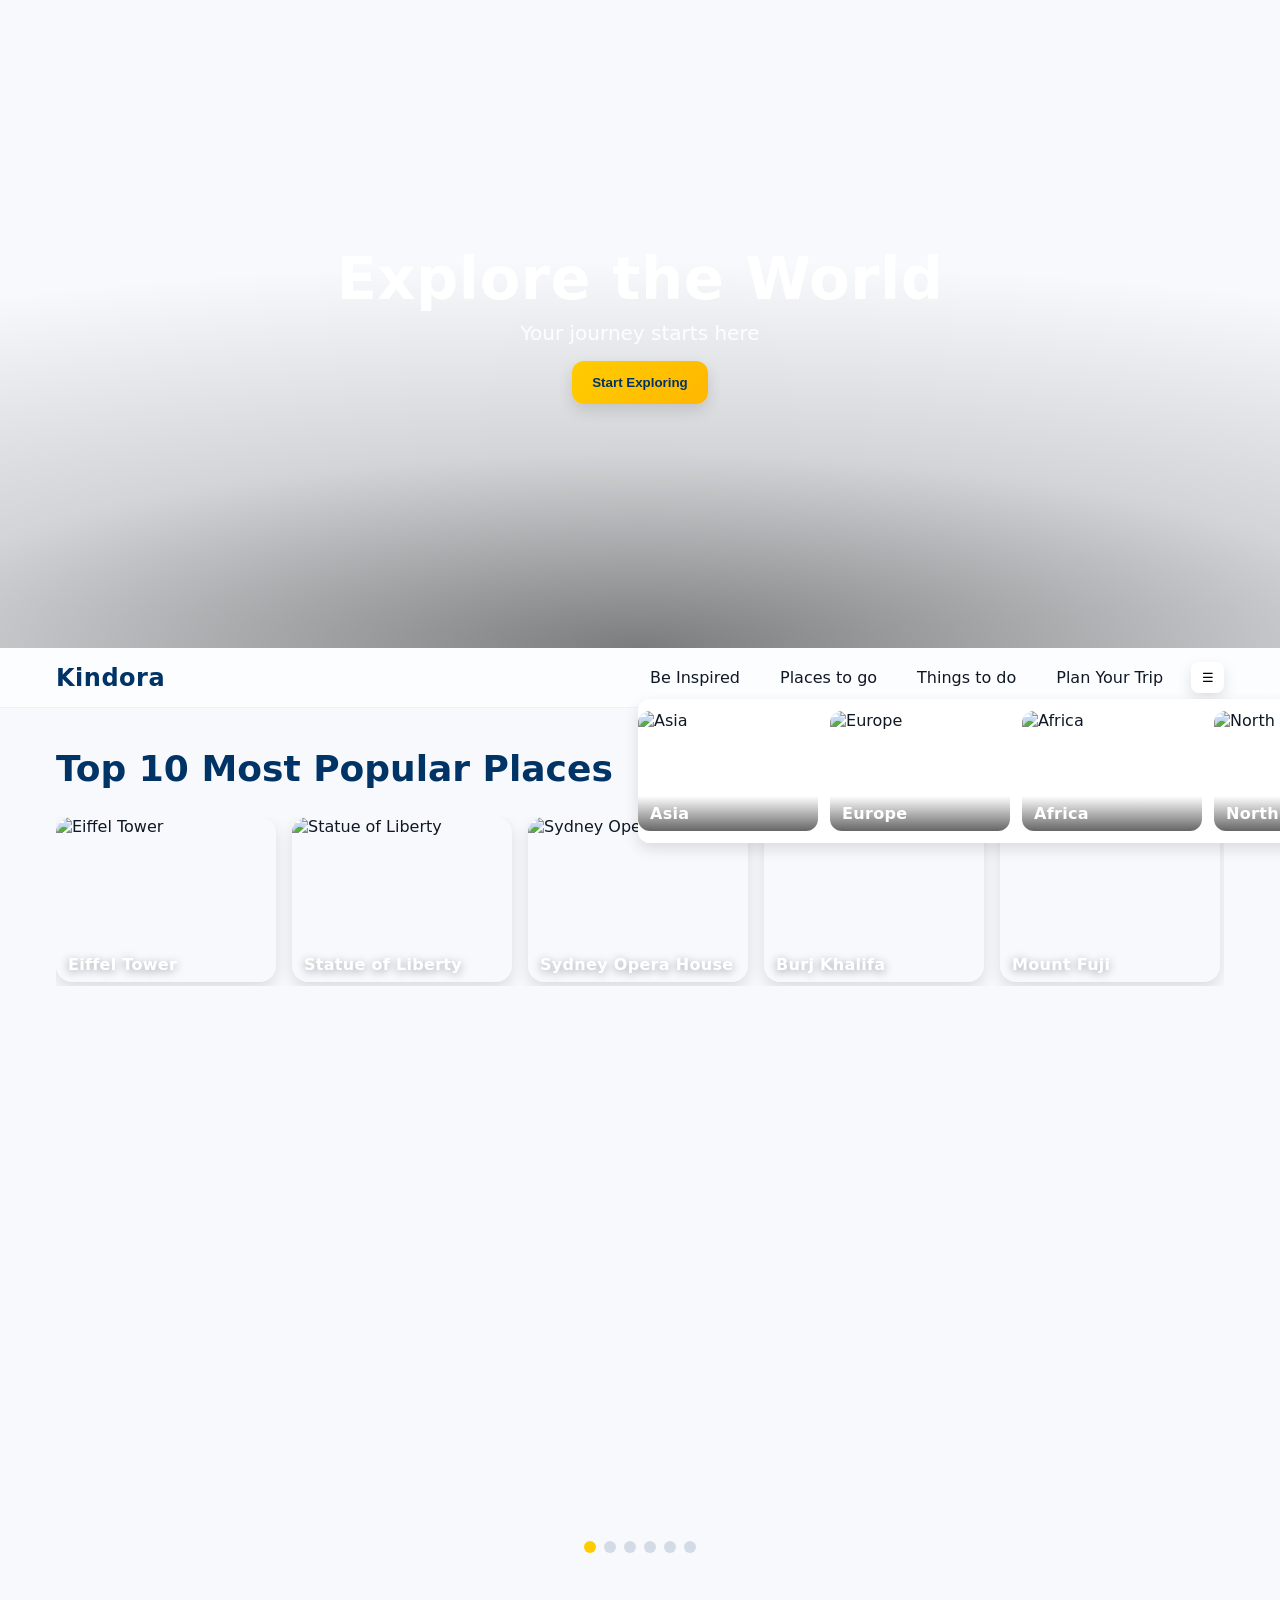
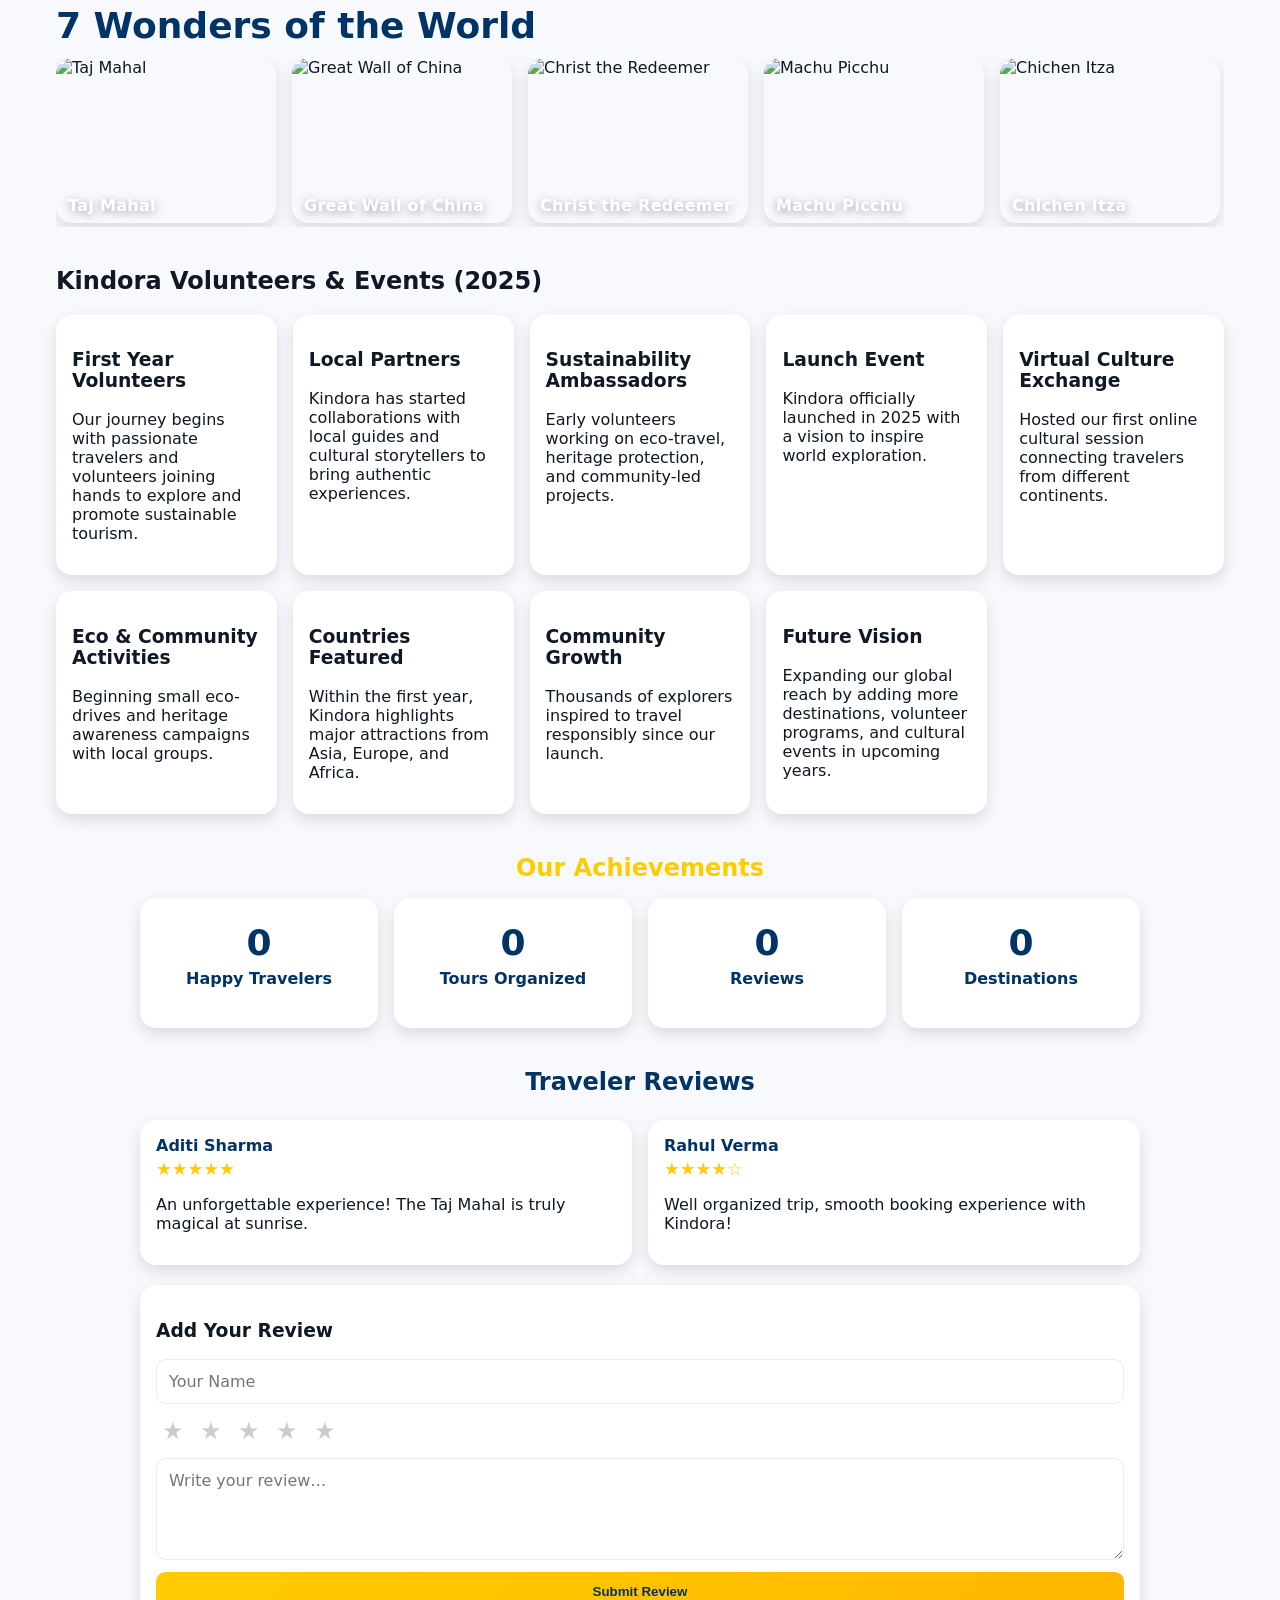
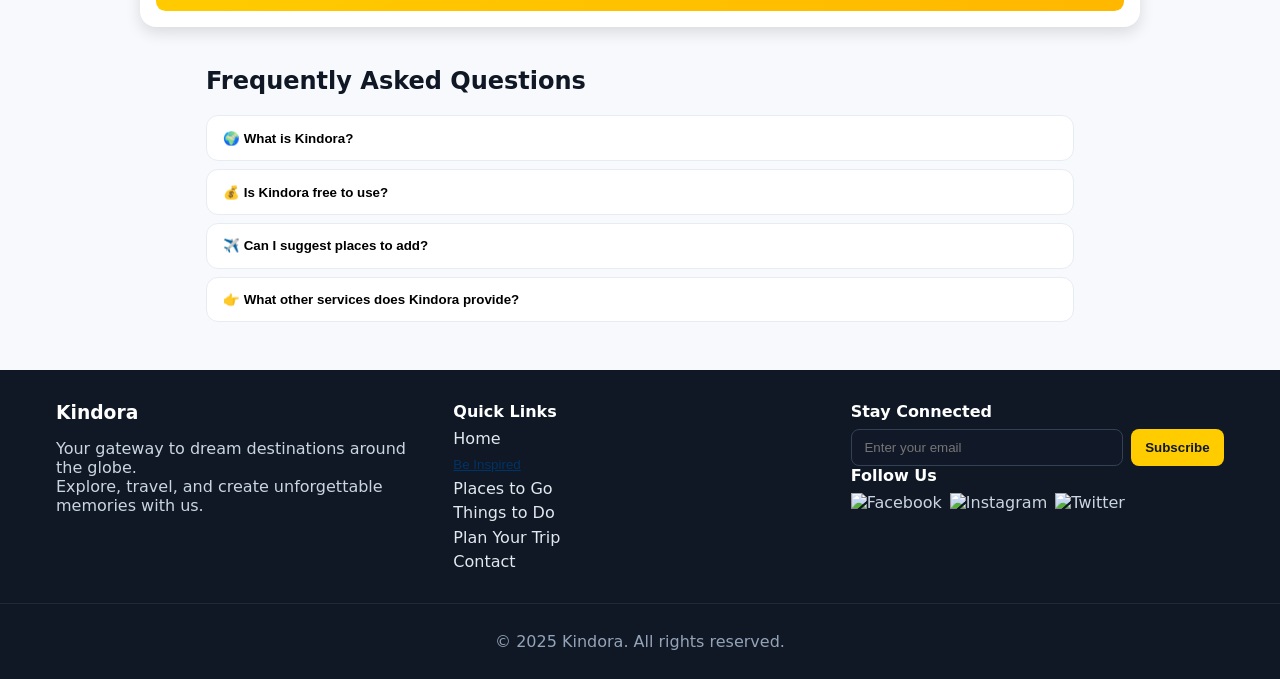
==== home.html @ 4fc57ef1 "Checkpoint before follow-up message Co-authored-by: kindora.explore <kindora.explore@gmail.com>" ====
<!DOCTYPE html>
<html lang="en">
  <head>
    <meta charset="utf-8" />
    <meta name="viewport" content="width=device-width, initial-scale=1" />

    <link rel="icon" type="image/png" href="kindora-logo.ico" />
    <title>Kindora — Explore the World</title>

    <!-- Preloads (safe if assets exist; otherwise, ignored) -->
    <link rel="preload" href="bgvideo.mp4" as="video" type="video/mp4" />

    <link href="homepage.css" rel="stylesheet" />
    <script src="homepage.js" defer></script>
  </head>
  <body class="no-js">
    <a class="skip-link" href="#main">Skip to content</a>

    <!-- Hero / Background Video -->
    <div class="hero">
      <video id="bg-video" class="hero-video" autoplay muted loop playsinline preload="metadata" poster="images/hero-poster.jpg" aria-hidden="true">
        <source src="bgvideo.mp4" type="video/mp4" />
      </video>
      <div class="video-overlay">
        <h1>Explore the World</h1>
        <p>Your journey starts here</p>
        <button class="cta-btn" data-scroll="#popular">Start Exploring</button>
      </div>
      <div class="hero-gradient"></div>
    </div>

    <!-- Navigation -->
    <header class="site-header" role="banner">
      <div id="nav1" class="nav">
        <a href="home.html" id="logo-link" class="logo" aria-label="Kindora Home">
          <div id="logo">Kindora</div>
        </a>

        <nav id="nav2" class="nav-links" aria-label="Primary">
          <div class="inspire-wrapper">
            <button class="a1 dropbtn" id="inspireBtn" aria-expanded="false" aria-controls="inspireScroll">
              Be Inspired
            </button>
            <div class="scroll-container1" id="inspireScroll" hidden>
              <a data-href="asia.html" tabindex="-1">
                <div class="image-wrapper1">
                  <img src="web images/banner/asia.jpg" alt="Asia" loading="lazy" decoding="async" />
                  <div class="overlay-text">Asia</div>
                </div>
              </a>
              <a data-href="europe.html" tabindex="-1">
                <div class="image-wrapper1">
                  <img src="web images/banner/europe.jpeg" alt="Europe" loading="lazy" decoding="async" />
                  <div class="overlay-text">Europe</div>
                </div>
              </a>
              <a data-href="africa.html" tabindex="-1">
                <div class="image-wrapper1">
                  <img src="web images/banner/africa.jpg" alt="Africa" loading="lazy" decoding="async" />
                  <div class="overlay-text">Africa</div>
                </div>
              </a>
              <a data-href="north_america.html" tabindex="-1">
                <div class="image-wrapper1">
                  <img src="web images/banner/north america.jpg" alt="North America" loading="lazy" decoding="async" />
                  <div class="overlay-text">North America</div>
                </div>
              </a>
              <a data-href="south_america.html" tabindex="-1">
                <div class="image-wrapper1">
                  <img src="7wonders/7_wonders/Machu Picchu.jpeg" alt="South America" loading="lazy" decoding="async" />
                  <div class="overlay-text">South America</div>
                </div>
              </a>
              <a data-href="australia.html" tabindex="-1">
                <div class="image-wrapper1">
                  <img src="web images/banner/australia.jpg" alt="Australia" loading="lazy" decoding="async" />
                  <div class="overlay-text">Australia</div>
                </div>
              </a>
              <a data-href="antarctica.html" tabindex="-1">
                <div class="image-wrapper1">
                  <img src="web images/banner/antarctica.jpeg" alt="Antarctica" loading="lazy" decoding="async" />
                  <div class="overlay-text">Antarctica</div>
                </div>
              </a>
            </div>
          </div>
          <a class="a1 dropbtn" href="explore.html">Places to go</a>
          <a class="a1 dropbtn" href="things_to_do.html">Things to do</a>
          <a class="a1 dropbtn" href="booking.php">Plan Your Trip</a>
        </nav>

        <button class="menu" id="menuToggle" aria-expanded="false" aria-controls="sidebar" aria-label="Open menu">☰</button>

        <aside id="sidebar" class="sidebar" aria-hidden="true">
          <button class="closebtn" id="menuClose" aria-label="Close menu">×</button>
          <a href="home.html">Home</a>
          <a href="login.php">Login/Register</a>
          <a href="booking.php">Book Your Trips</a>
          <a href="mytrips.html">My Trips</a>
          <a href="aboutus.html">About</a>
          <a href="contactus.html">Contact</a>
        </aside>
      </div>
    </header>

    <main id="main">
      <!-- Popular Places -->
      <section id="popular" class="section">
        <div class="section-header with-actions">
          <h2 class="titletext">Top 10 Most Popular Places</h2>
          <div class="section-actions">
            <label class="search-label">
              <span class="visually-hidden">Search places</span>
              <input id="placeSearch" class="search-input" type="search" placeholder="Search places…" />
            </label>
          </div>
        </div>
        <div class="scroll-container" data-drag-scroll>
          <a href="places/Eiffel_Tower.html" class="card-link" data-title="Eiffel Tower">
            <div class="image-wrapper">
              <img src="places/Eiffel Tower.jpg" alt="Eiffel Tower" loading="lazy" decoding="async" />
              <div class="overlay-text">Eiffel Tower</div>
            </div>
          </a>
          <a href="places/Statue_of_Liberty.html" class="card-link" data-title="Statue of Liberty">
            <div class="image-wrapper">
              <img src="places/Statue of Liberty.jpeg" alt="Statue of Liberty" loading="lazy" decoding="async" />
              <div class="overlay-text">Statue of Liberty</div>
            </div>
          </a>
          <a href="places/Sydney_Opera_House.html" class="card-link" data-title="Sydney Opera House">
            <div class="image-wrapper">
              <img src="places/Sydney_Opera_House.jpeg" alt="Sydney Opera House" loading="lazy" decoding="async" />
              <div class="overlay-text">Sydney Opera House</div>
            </div>
          </a>
          <a href="places/Burj_Khalifa.html" class="card-link" data-title="Burj Khalifa">
            <div class="image-wrapper">
              <img src="places/Burj_Khalifa.jpg" alt="Burj Khalifa" loading="lazy" decoding="async" />
              <div class="overlay-text">Burj Khalifa</div>
            </div>
          </a>
          <a href="places/Mount_Fuji.html" class="card-link" data-title="Mount Fuji">
            <div class="image-wrapper">
              <img src="places/Mount Fuji.jpg" alt="Mount Fuji" loading="lazy" decoding="async" />
              <div class="overlay-text">Mount Fuji</div>
            </div>
          </a>
          <a href="places/Grand_Canyon.html" class="card-link" data-title="Grand Canyon">
            <div class="image-wrapper">
              <img src="places/Grand Canyon.jpeg" alt="Grand Canyon" loading="lazy" decoding="async" />
              <div class="overlay-text">Grand Canyon</div>
            </div>
          </a>
          <a href="places/Great_Pyramid_of_Giza.html" class="card-link" data-title="Great Pyramid of Giza">
            <div class="image-wrapper">
              <img src="places/Great Pyramid of Giza.jpg" alt="Great Pyramid of Giza" loading="lazy" decoding="async" />
              <div class="overlay-text">Great Pyramid of Giza</div>
            </div>
          </a>
          <a href="places/Stonehenge.html" class="card-link" data-title="Stonehenge">
            <div class="image-wrapper">
              <img src="places/Stonehenge.jpg" alt="Stonehenge" loading="lazy" decoding="async" />
              <div class="overlay-text">Stonehenge</div>
            </div>
          </a>
          <a href="places/Santorini.html" class="card-link" data-title="Santorini">
            <div class="image-wrapper">
              <img src="places/Santorini.png" alt="Santorini" loading="lazy" decoding="async" />
              <div class="overlay-text">Santorini</div>
            </div>
          </a>
          <a href="places/Times_Square.html" class="card-link" data-title="Times Square">
            <div class="image-wrapper">
              <img src="places/Times Square.jpg" alt="Times Square" loading="lazy" decoding="async" />
              <div class="overlay-text">Times Square</div>
            </div>
          </a>
        </div>
      </section>

      <!-- Packages -->
      <section class="section fade-in">
        <h2 class="titletext">Our Packages</h2>
        <div class="packages">
          <div class="package-card">
            <img src="our_packages/summer.avif" alt="Summer" loading="lazy" decoding="async" />
            <h3>Summer Escape</h3>
            <p>Enjoy sunny beaches, tropical islands, and exotic adventures.</p>
            <a href="summer.html" class="package-btn">Book Now</a>
          </div>

          <div class="package-card">
            <img src="our_packages/winter.avif" alt="Winter" loading="lazy" decoding="async" />
            <h3>Winter Wonderland</h3>
            <p>Experience snowy mountains, skiing, and cozy winter retreats.</p>
            <a href="winter.html" class="package-btn">Book Now</a>
          </div>

          <div class="package-card">
            <img src="our_packages/monsoon.avif" alt="Monsoon" loading="lazy" decoding="async" />
            <h3>Monsoon Magic</h3>
            <p>Explore lush greenery, waterfalls, and refreshing rains.</p>
            <a href="monsoon.html" class="package-btn">Book Now</a>
          </div>
        </div>
      </section>

      <!-- Slideshow -->
      <section class="section">
        <div class="slideshow-container" data-slideshow data-interval="3000">
          <button class="slide-control prev" data-prev aria-label="Previous slide">‹</button>
          <button class="slide-control next" data-next aria-label="Next slide">›</button>
          <button class="slide-control pause" data-pause aria-pressed="false" aria-label="Pause autoplay">❚❚</button>

          <a href="packages/europe_escape.html" class="mySlides fade" aria-hidden="false">
            <div class="numbertext">1 / 6</div>
            <img src="images/europe_romantic.avif" alt="Romantic Europe Escape" class="im" loading="lazy" decoding="async" />
            <div class="text">
              <strong>Romantic Europe Escape – 30% Off</strong><br />
              Explore Paris, Venice & Santorini for couples
            </div>
          </a>

          <a href="packages/asia_adventure.html" class="mySlides fade" aria-hidden="true">
            <div class="numbertext">2 / 6</div>
            <img src="images/asia_adventure.webp" alt="Asian Adventure Trail" class="im" loading="lazy" decoding="async" />
            <div class="text">
              <strong>Asian Adventure Trail – 25% Off</strong><br />
              Thailand, Japan & Bali – culture, food & adventure
            </div>
          </a>

          <a href="packages/africa_safari.html" class="mySlides fade" aria-hidden="true">
            <div class="numbertext">3 / 6</div>
            <img src="images/africa_safari.webp" alt="African Safari" class="im" loading="lazy" decoding="async" />
            <div class="text">
              <strong>African Safari – 20% Off</strong><br />
              Safari in Kenya & South Africa – wildlife & nature
            </div>
          </a>

          <a href="packages/usa_roadtrip.html" class="mySlides fade" aria-hidden="true">
            <div class="numbertext">4 / 6</div>
            <img src="images/usa_roadtrip.webp" alt="USA Road Trip" class="im" loading="lazy" decoding="async" />
            <div class="text">
              <strong>USA Road Trip – 35% Off</strong><br />
              East to West coast – New York, Grand Canyon, LA
            </div>
          </a>

          <a href="packages/maldives_retreat.html" class="mySlides fade" aria-hidden="true">
            <div class="numbertext">5 / 6</div>
            <img src="images/maldives_luxury.webp" alt="Luxury Maldives Retreat" loading="lazy" decoding="async" />
            <div class="text">
              <strong>Luxury Maldives Retreat – 40% Off</strong><br />
              Private beaches, water villas & spa experience
            </div>
          </a>

          <a href="packages/egypt_journey.html" class="mySlides fade" aria-hidden="true">
            <div class="numbertext">6 / 6</div>
            <img src="images/egypt_mystical.avif" alt="Mystical Egypt Journey" loading="lazy" decoding="async" />
            <div class="text">
              <strong>Mystical Egypt Journey – 30% Off</strong><br />
              Pyramids, Nile Cruise & Ancient temples
            </div>
          </a>
        </div>
        <div class="dots" role="tablist" aria-label="Slideshow pagination">
          <button class="dot" aria-label="Go to slide 1" role="tab" aria-selected="true"></button>
          <button class="dot" aria-label="Go to slide 2" role="tab" aria-selected="false"></button>
          <button class="dot" aria-label="Go to slide 3" role="tab" aria-selected="false"></button>
          <button class="dot" aria-label="Go to slide 4" role="tab" aria-selected="false"></button>
          <button class="dot" aria-label="Go to slide 5" role="tab" aria-selected="false"></button>
          <button class="dot" aria-label="Go to slide 6" role="tab" aria-selected="false"></button>
        </div>
      </section>

      <!-- 7 Wonders -->
      <section id="wonders" class="section">
        <h2 class="titletext">7 Wonders of the World</h2>
        <div class="scroll-container" data-drag-scroll>
          <a href="7wonders/Taj_Mahal.html" class="card-link">
            <div class="image-wrapper">
              <img src="7wonders/7_wonders/Taj-Mahal.jpg" alt="Taj Mahal" loading="lazy" decoding="async" />
              <div class="overlay-text">Taj Mahal</div>
            </div>
          </a>
          <a href="7wonders/Great Wall of China.html" class="card-link">
            <div class="image-wrapper">
              <img src="7wonders/7_wonders/Great Wall of China.jpg" alt="Great Wall of China" loading="lazy" decoding="async" />
              <div class="overlay-text">Great Wall of China</div>
            </div>
          </a>
          <a href="7wonders/christ the redeemer.html" class="card-link">
            <div class="image-wrapper">
              <img src="7wonders/7_wonders/Christ the Redeemer.jpeg" alt="Christ the Redeemer" loading="lazy" decoding="async" />
              <div class="overlay-text">Christ the Redeemer</div>
            </div>
          </a>
          <a href="7wonders/Machu Picchu.html" class="card-link">
            <div class="image-wrapper">
              <img src="7wonders/7_wonders/Machu Picchu.jpeg" alt="Machu Picchu" loading="lazy" decoding="async" />
              <div class="overlay-text">Machu Picchu</div>
            </div>
          </a>
          <a href="7wonders/Chichen Itza.html" class="card-link">
            <div class="image-wrapper">
              <img src="7wonders/7_wonders/Chichen Itza (Mexico).jpg" alt="Chichen Itza" loading="lazy" decoding="async" />
              <div class="overlay-text">Chichen Itza</div>
            </div>
          </a>
          <a href="7wonders/Petra.html" class="card-link">
            <div class="image-wrapper">
              <img src="7wonders/7_wonders/Petra (Jordan).jpeg" alt="Petra" loading="lazy" decoding="async" />
              <div class="overlay-text">Petra</div>
            </div>
          </a>
          <a href="7wonders/Colosseum.html" class="card-link">
            <div class="image-wrapper">
              <img src="7wonders/7_wonders/Roman Colosseum (Italy).jpeg" alt="Roman Colosseum" loading="lazy" decoding="async" />
              <div class="overlay-text">Roman Colosseum</div>
            </div>
          </a>
        </div>
      </section>

      <!-- Volunteers & Events -->
      <section id="volunteers-events" class="section volunteers-events-section">
        <h2>Kindora Volunteers & Events (2025)</h2>
        <div class="cards-container">
          <div class="card">
            <h3>First Year Volunteers</h3>
            <p>
              Our journey begins with passionate travelers and volunteers joining hands to explore and promote sustainable tourism.
            </p>
          </div>
          <div class="card">
            <h3>Local Partners</h3>
            <p>
              Kindora has started collaborations with local guides and cultural storytellers to bring authentic experiences.
            </p>
          </div>
          <div class="card">
            <h3>Sustainability Ambassadors</h3>
            <p>
              Early volunteers working on eco-travel, heritage protection, and community-led projects.
            </p>
          </div>
          <div class="card">
            <h3>Launch Event</h3>
            <p>
              Kindora officially launched in 2025 with a vision to inspire world exploration.
            </p>
          </div>
          <div class="card">
            <h3>Virtual Culture Exchange</h3>
            <p>
              Hosted our first online cultural session connecting travelers from different continents.
            </p>
          </div>
          <div class="card">
            <h3>Eco & Community Activities</h3>
            <p>
              Beginning small eco-drives and heritage awareness campaigns with local groups.
            </p>
          </div>
          <div class="card">
            <h3>Countries Featured</h3>
            <p>
              Within the first year, Kindora highlights major attractions from Asia, Europe, and Africa.
            </p>
          </div>
          <div class="card">
            <h3>Community Growth</h3>
            <p>
              Thousands of explorers inspired to travel responsibly since our launch.
            </p>
          </div>
          <div class="card">
            <h3>Future Vision</h3>
            <p>
              Expanding our global reach by adding more destinations, volunteer programs, and cultural events in upcoming years.
            </p>
          </div>
        </div>
      </section>

      <!-- Counters -->
      <section class="section counters-section" id="achievements">
        <div class="container">
          <h2>Our Achievements</h2>
          <div class="counters-grid">
            <div class="counter-box">
              <h3 class="counter" data-target="5000">0</h3>
              <p>Happy Travelers</p>
            </div>
            <div class="counter-box">
              <h3 class="counter" data-target="1200">0</h3>
              <p>Tours Organized</p>
            </div>
            <div class="counter-box">
              <h3 class="counter" data-target="800">0</h3>
              <p>Reviews</p>
            </div>
            <div class="counter-box">
              <h3 class="counter" data-target="150">0</h3>
              <p>Destinations</p>
            </div>
          </div>
        </div>
      </section>

      <!-- Reviews -->
      <section class="section reviews-section" id="reviews">
        <div class="container">
          <h2>Traveler Reviews</h2>

          <div id="reviews-list" class="reviews-grid">
            <div class="review-card">
              <h4>Aditi Sharma</h4>
              <p class="stars" aria-label="5 out of 5">★★★★★</p>
              <p>
                An unforgettable experience! The Taj Mahal is truly magical at sunrise.
              </p>
            </div>
            <div class="review-card">
              <h4>Rahul Verma</h4>
              <p class="stars" aria-label="4 out of 5">★★★★☆</p>
              <p>
                Well organized trip, smooth booking experience with Kindora!
              </p>
            </div>
          </div>

          <div class="review-form">
            <h3>Add Your Review</h3>
            <form id="reviewForm">
              <input type="text" id="name" placeholder="Your Name" required />

              <div id="starRating" class="star-input" role="radiogroup" aria-label="Star rating">
                <button type="button" data-value="1" role="radio" aria-checked="false" aria-label="1 star">★</button>
                <button type="button" data-value="2" role="radio" aria-checked="false" aria-label="2 stars">★</button>
                <button type="button" data-value="3" role="radio" aria-checked="false" aria-label="3 stars">★</button>
                <button type="button" data-value="4" role="radio" aria-checked="false" aria-label="4 stars">★</button>
                <button type="button" data-value="5" role="radio" aria-checked="false" aria-label="5 stars">★</button>
              </div>

              <textarea id="comment" rows="4" placeholder="Write your review…" required></textarea>

              <button type="submit" class="primary-btn">Submit Review</button>
            </form>
          </div>
        </div>
      </section>

      <!-- FAQ -->
      <section id="faq" class="section faq-section">
        <h2>Frequently Asked Questions</h2>
        <div class="faq-container">
          <div class="faq-item">
            <button class="faq-question" aria-expanded="false">🌍 What is Kindora?</button>
            <div class="faq-answer" hidden>
              <p>
                Kindora is a non-profit tourism guide that helps you explore the world — focusing on culture, nature, food, and unique experiences.
              </p>
            </div>
          </div>
          <div class="faq-item">
            <button class="faq-question" aria-expanded="false">💰 Is Kindora free to use?</button>
            <div class="faq-answer" hidden>
              <p>
                Yes! Kindora is completely free to explore. We don’t charge users or promote religious content — only authentic travel inspiration.
              </p>
            </div>
          </div>
          <div class="faq-item">
            <button class="faq-question" aria-expanded="false">✈️ Can I suggest places to add?</button>
            <div class="faq-answer" hidden>
              <p>
                Absolutely! You can share your favorite destinations, and we’ll review them to be added to our guides.
              </p>
            </div>
          </div>
          <div class="faq-item">
            <button class="faq-question" aria-expanded="false">👉 What other services does Kindora provide?</button>
            <div class="faq-answer" hidden>
              <p>
                Kindora doesn’t just show destinations — it inspires, guides, and educates travelers with maps, itineraries, cultural highlights, and travel tips.
              </p>
            </div>
          </div>
        </div>
      </section>
    </main>

    <!-- Footer -->
    <footer class="site-footer">
      <div class="footer-container">
        <div class="footer-left">
          <h3>Kindora</h3>
          <p>
            Your gateway to dream destinations around the globe.<br />
            Explore, travel, and create unforgettable memories with us.
          </p>
        </div>

        <div class="footer-middle">
          <h4>Quick Links</h4>
          <ul>
            <li><a href="home.html">Home</a></li>
            <li><button class="linklike" data-toggle="#inspireScroll">Be Inspired</button></li>
            <li><a href="explore.html">Places to Go</a></li>
            <li><a href="things_to_do.html">Things to Do</a></li>
            <li><a href="booking.php">Plan Your Trip</a></li>
            <li><a href="contactus.html">Contact</a></li>
          </ul>
        </div>

        <div class="footer-right">
          <h4>Stay Connected</h4>
          <form class="subscribe-form" id="subscribeForm">
            <input type="email" id="subscribeEmail" placeholder="Enter your email" required />
            <button type="submit">Subscribe</button>
          </form>
          <p class="sub-note" id="subscribeNote" hidden>Thanks for subscribing!</p>
          <h4>Follow Us</h4>
          <div class="social-icons">
            <a href="#" aria-label="Facebook"><img src="icons/facebook.jpeg" alt="Facebook" loading="lazy" decoding="async" /></a>
            <a href="#" aria-label="Instagram"><img src="icons/instagram.jpeg" alt="Instagram" loading="lazy" decoding="async" /></a>
            <a href="#" aria-label="Twitter"><img src="icons/twitter.png" alt="Twitter" loading="lazy" decoding="async" /></a>
          </div>
        </div>
      </div>

      <div class="footer-bottom">
        <p>© 2025 Kindora. All rights reserved.</p>
      </div>
    </footer>

    <button id="backToTop" class="back-to-top" aria-label="Back to top" hidden>↑</button>
  </body>
</html>
---- homepage.css ----
/* Root and Reset */
:root {
  --brand: #003366;
  --brand-600: #00254d;
  --accent: #ffcc00;
  --accent-600: #ffb700;
  --text: #0f1824;
  --muted: #5c6b80;
  --bg: #f7f9fc;
  --card: #ffffff;
  --shadow: 0 6px 15px rgba(0, 0, 0, 0.12);
}

* { box-sizing: border-box; }
html { scroll-behavior: smooth; }
body { margin: 0; font-family: system-ui, -apple-system, Segoe UI, Roboto, Ubuntu, Cantarell, Noto Sans, Helvetica Neue, Arial, "Apple Color Emoji", "Segoe UI Emoji"; color: var(--text); background: var(--bg); }
body.no-js .hero-video { display: none; }

img { max-width: 100%; display: block; }
a { color: inherit; text-decoration: none; }

/* Accessibility helpers */
.skip-link { position: absolute; left: -9999px; top: auto; width: 1px; height: 1px; overflow: hidden; }
.skip-link:focus { position: fixed; left: 1rem; top: 1rem; width: auto; height: auto; padding: .5rem .75rem; background: var(--brand); color: #fff; border-radius: .5rem; z-index: 10000; }
.visually-hidden { position: absolute !important; clip: rect(1px,1px,1px,1px); clip-path: inset(50%); height: 1px; width: 1px; overflow: hidden; white-space: nowrap; }

/* Hero */
.hero { position: relative; min-height: 72vh; display: grid; place-items: center; overflow: hidden; }
.hero-video { position: absolute; inset: 0; width: 100%; height: 100%; object-fit: cover; filter: brightness(0.7); }
.video-overlay { position: relative; z-index: 2; text-align: center; color: #fff; padding: 2rem; }
.video-overlay h1 { font-size: clamp(2rem, 4vw + .5rem, 4rem); margin: 0 0 .5rem; letter-spacing: .5px; }
.video-overlay p { margin: 0 0 1rem; font-size: clamp(1rem, 1.2vw + .5rem, 1.25rem); opacity: 0.95; }
.hero-gradient { position: absolute; inset: 0; background: radial-gradient(120% 60% at 50% 100%, rgba(0,0,0,.5), rgba(0,0,0,.15) 50%, rgba(0,0,0,0)); z-index: 1; }

.cta-btn { padding: .9rem 1.25rem; background: linear-gradient(135deg, var(--accent), var(--accent-600)); color: var(--brand); font-weight: 700; border: none; border-radius: .75rem; cursor: pointer; transition: transform .2s, box-shadow .2s; box-shadow: var(--shadow); }
.cta-btn:hover { transform: translateY(-2px); }

/* Header & Nav */
.site-header { position: sticky; top: 0; z-index: 50; background: rgba(255,255,255,0.65); backdrop-filter: saturate(1.2) blur(8px); border-bottom: 1px solid rgba(0,0,0,.05); }
.nav { display: grid; grid-template-columns: 1fr auto auto; align-items: center; gap: 1rem; max-width: 1200px; margin: 0 auto; padding: .75rem 1rem; }
.logo #logo { font-size: 1.5rem; font-weight: 900; color: var(--brand); letter-spacing: .5px; }

.nav-links { display: flex; align-items: center; gap: 1rem; }
.a1.dropbtn { background: transparent; border: none; font: inherit; color: var(--text); padding: .5rem .75rem; border-radius: .5rem; cursor: pointer; }
.a1.dropbtn:hover { background: rgba(0,0,0,.06); }

.inspire-wrapper { position: relative; }
.scroll-container1 { position: absolute; top: calc(100% + .25rem); left: 0; right: auto; display: flex; gap: .75rem; padding: .75rem; background: #fff; border-radius: .75rem; box-shadow: var(--shadow); max-width: min(90vw, 960px); overflow-x: auto; scroll-snap-type: x mandatory; }
.scroll-container1 a { scroll-snap-align: start; display: block; min-width: 180px; }
.image-wrapper1 { position: relative; border-radius: .75rem; overflow: hidden; }
.image-wrapper1 img { height: 120px; width: 180px; object-fit: cover; display: block; }
.image-wrapper1 .overlay-text { position: absolute; inset: auto 0 0 0; padding: .5rem .75rem; background: linear-gradient(to top, rgba(0,0,0,.6), rgba(0,0,0,0)); color: #fff; font-weight: 700; letter-spacing: .3px; }

.menu { justify-self: end; padding: .5rem .65rem; border-radius: .5rem; background: #fff; box-shadow: var(--shadow); border: none; cursor: pointer; }

.sidebar { position: fixed; inset: 0 0 0 auto; width: min(88vw, 360px); background: #fff; translate: 100% 0; transition: translate .3s ease; box-shadow: -8px 0 24px rgba(0,0,0,.15); padding: 1rem; display: grid; grid-auto-rows: min-content; gap: .5rem; z-index: 100; }
.sidebar.open { translate: 0 0; }
.closebtn { justify-self: end; background: transparent; border: none; font-size: 1.5rem; cursor: pointer; }
.sidebar a { padding: .75rem 1rem; border-radius: .5rem; color: var(--brand); font-weight: 600; }
.sidebar a:hover { background: rgba(0,0,0,.06); }

/* Sections */
.section { max-width: 1200px; margin: 2.5rem auto; padding: 0 1rem; }
.section-header { display: flex; align-items: end; justify-content: space-between; gap: 1rem; margin-bottom: 1rem; }
.titletext { font-size: clamp(1.5rem, 2.5vw + .5rem, 2.25rem); color: var(--brand); margin: 0 0 .75rem; }
.with-actions .search-input { width: 220px; max-width: 40vw; }
.search-input { padding: .6rem .8rem; border: 1px solid #e7ecf2; border-radius: .5rem; background: #fff; }
.linklike { background: none; border: none; color: var(--brand); text-decoration: underline; cursor: pointer; padding: 0; }

/* Horizontal cards */
.scroll-container { display: grid; grid-auto-flow: column; grid-auto-columns: minmax(220px, 1fr); gap: 1rem; overflow-x: auto; padding-bottom: .25rem; scroll-snap-type: x mandatory; }
.scroll-container[data-drag-scroll] { cursor: grab; }
.scroll-container:active { cursor: grabbing; }
.card-link { scroll-snap-align: start; }

.image-wrapper { position: relative; border-radius: 1rem; overflow: hidden; box-shadow: var(--shadow); transform: translateZ(0); }
.image-wrapper img { aspect-ratio: 4/3; object-fit: cover; transition: transform .5s ease; }
.image-wrapper::after { content: ""; position: absolute; inset: 0; background: linear-gradient(to top, rgba(0,0,0,.6), rgba(0,0,0,.05)); opacity: 0; transition: opacity .4s ease; }
.image-wrapper .overlay-text { position: absolute; left: .75rem; bottom: .5rem; color: #fff; font-weight: 800; letter-spacing: .3px; text-shadow: 0 2px 10px rgba(0,0,0,.4); }
.image-wrapper:hover img { transform: scale(1.06); }
.image-wrapper:hover::after { opacity: 1; }

/* Packages */
.packages { display: grid; grid-template-columns: repeat(auto-fit, minmax(240px, 1fr)); gap: 1rem; }
.package-card { background: var(--card); border-radius: 1rem; overflow: hidden; box-shadow: var(--shadow); display: grid; gap: .5rem; padding-bottom: 1rem; }
.package-card img { aspect-ratio: 16/10; object-fit: cover; }
.package-card h3 { margin: .75rem 1rem 0; }
.package-card p { margin: 0 1rem .5rem; color: var(--muted); }
.package-btn { align-self: start; justify-self: start; margin: 0 1rem; padding: .6rem .9rem; border-radius: .6rem; background: var(--brand); color: #fff; font-weight: 700; }
.package-btn:hover { background: var(--brand-600); }

/* Slideshow */
.slideshow-container { position: relative; max-width: 1000px; margin: 1rem auto; border-radius: 1rem; overflow: hidden; box-shadow: var(--shadow); background: #000; }
.mySlides { display: none; position: relative; }
.mySlides img { width: 100%; height: 520px; max-height: 60vh; object-fit: cover; display: block; }
.mySlides .numbertext { position: absolute; top: .5rem; left: .5rem; padding: .35rem .5rem; background: rgba(0,0,0,.5); color: #fff; border-radius: .4rem; font-size: .875rem; }
.mySlides .text { position: absolute; left: 0; right: 0; bottom: 0; color: #fff; padding: 1rem; background: linear-gradient(to top, rgba(0,0,0,.8), rgba(0,0,0,.2)); }
.fade { animation: fade 1s ease; }
@keyframes fade { from { opacity: .4 } to { opacity: 1 } }

.slide-control { position: absolute; top: 50%; translate: 0 -50%; background: rgba(255,255,255,.85); border: none; border-radius: .6rem; padding: .4rem .6rem; cursor: pointer; box-shadow: var(--shadow); }
.slide-control.prev { left: .5rem; }
.slide-control.next { right: .5rem; }
.slide-control.pause { right: .5rem; top: .5rem; translate: 0 0; }
.dots { display: flex; gap: .5rem; justify-content: center; padding: .75rem; }
.dot { width: .75rem; height: .75rem; border-radius: 50%; background: #d3dbe6; border: 0; cursor: pointer; }
.dot.active, .dot[aria-selected="true"] { background: var(--accent); }

/* Volunteers & Events */
.volunteers-events-section .cards-container { display: grid; grid-template-columns: repeat(auto-fit, minmax(220px, 1fr)); gap: 1rem; }
.card { background: var(--card); border-radius: 1rem; padding: 1rem; box-shadow: var(--shadow); }

/* Counters */
.counters-section .container { max-width: 1000px; margin: 0 auto; text-align: center; }
.counters-section h2 { color: var(--accent); margin-bottom: 1rem; }
.counters-grid { display: grid; grid-template-columns: repeat(auto-fit, minmax(200px, 1fr)); gap: 1rem; }
.counter-box { background: #fff; color: var(--brand); padding: 1.5rem; border-radius: 1rem; box-shadow: var(--shadow); }
.counter-box h3 { font-size: 2.25rem; margin: 0; }
.counter-box p { margin-top: .4rem; font-weight: 600; }

/* Reviews */
.reviews-section .container { max-width: 1000px; margin: 0 auto; }
.reviews-section h2 { text-align: center; color: var(--brand); margin-bottom: 1.5rem; }
.reviews-grid { display: grid; grid-template-columns: repeat(auto-fit, minmax(260px, 1fr)); gap: 1rem; margin-bottom: 1.25rem; }
.review-card { background: var(--card); padding: 1rem; border-radius: 1rem; box-shadow: var(--shadow); }
.review-card h4 { color: var(--brand); margin: 0 0 .25rem; }
.stars { color: var(--accent); font-size: 1.1rem; margin: 0 0 .25rem; }
.review-form { background: var(--card); padding: 1rem; border-radius: 1rem; box-shadow: var(--shadow); }
.review-form form { display: grid; gap: .75rem; }
.review-form input, .review-form textarea { padding: .75rem; border: 1px solid #e7ecf2; border-radius: .6rem; font: inherit; }
.star-input { display: flex; gap: .25rem; font-size: 1.5rem; color: #ccc; }
.star-input button { background: none; border: none; cursor: pointer; color: #ccc; font-size: 1.5rem; }
.star-input button.active { color: var(--accent); }
.primary-btn { padding: .75rem 1rem; background: linear-gradient(135deg, var(--accent), var(--accent-600)); border: none; color: var(--brand); font-weight: 800; border-radius: .6rem; cursor: pointer; }

/* FAQ */
.faq-section { max-width: 900px; margin: 0 auto 2rem; }
.faq-container { display: grid; gap: .5rem; }
.faq-question { width: 100%; text-align: left; padding: .9rem 1rem; border-radius: .75rem; border: 1px solid #e7ecf2; background: #fff; cursor: pointer; font-weight: 700; }
.faq-question[aria-expanded="true"] { background: #f1f6ff; border-color: #cfe0ff; }
.faq-answer { padding: .5rem 1rem .9rem; color: var(--muted); }

/* Footer */
.site-footer { background: #0f1824; color: #cbd5e1; margin-top: 3rem; }
.footer-container { max-width: 1200px; margin: 0 auto; padding: 2rem 1rem; display: grid; grid-template-columns: repeat(auto-fit, minmax(220px, 1fr)); gap: 1.5rem; }
.footer-left h3 { color: #fff; margin: 0 0 .5rem; }
.footer-middle h4, .footer-right h4 { color: #fff; margin: 0 0 .5rem; }
.footer-middle ul { list-style: none; padding: 0; margin: 0; display: grid; gap: .35rem; }
.footer-middle a { color: #e2e8f0; }
.subscribe-form { display: grid; grid-template-columns: 1fr auto; gap: .5rem; }
.subscribe-form input { padding: .6rem .8rem; border-radius: .5rem; border: 1px solid #334155; background: #111827; color: #fff; }
.subscribe-form button { padding: .6rem .9rem; border-radius: .5rem; border: none; background: var(--accent); color: #0f1824; font-weight: 800; }
.sub-note { margin-top: .5rem; color: #9ed2ff; }
.social-icons { display: flex; gap: .5rem; }
.footer-bottom { border-top: 1px solid #1f2937; text-align: center; padding: .75rem; color: #94a3b8; }

/* Back to top */
.back-to-top { position: fixed; right: 1rem; bottom: 1rem; padding: .6rem .8rem; background: #fff; border: 1px solid #e5e7eb; border-radius: .75rem; box-shadow: var(--shadow); cursor: pointer; }

/* Effects */
.fade-in { opacity: 0; transform: translateY(8px); transition: opacity .6s ease, transform .6s ease; }
.fade-in.visible { opacity: 1; transform: translateY(0); }

/* Responsive */
@media (max-width: 900px) {
  .nav { grid-template-columns: auto 1fr auto; }
  .nav-links { display: none; }
}

@media (min-width: 901px) {
  .sidebar { display: none; }
}
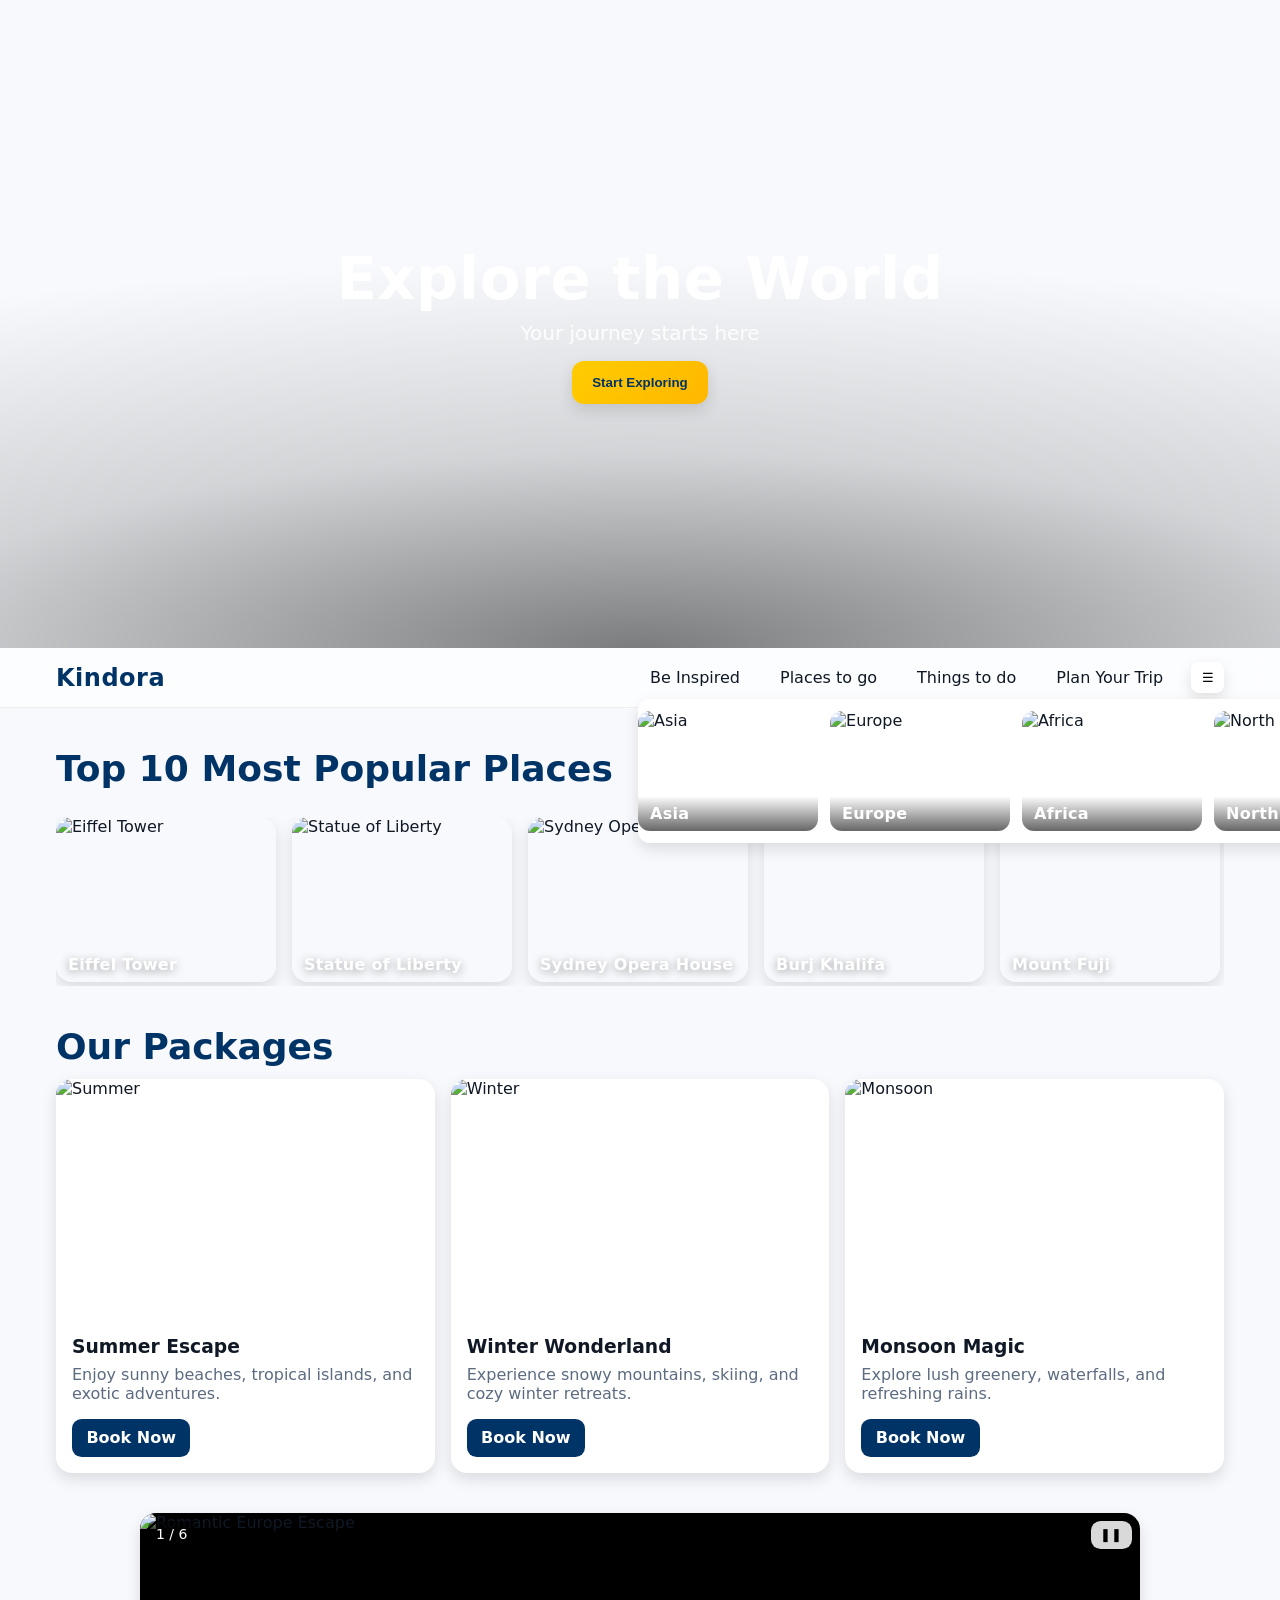
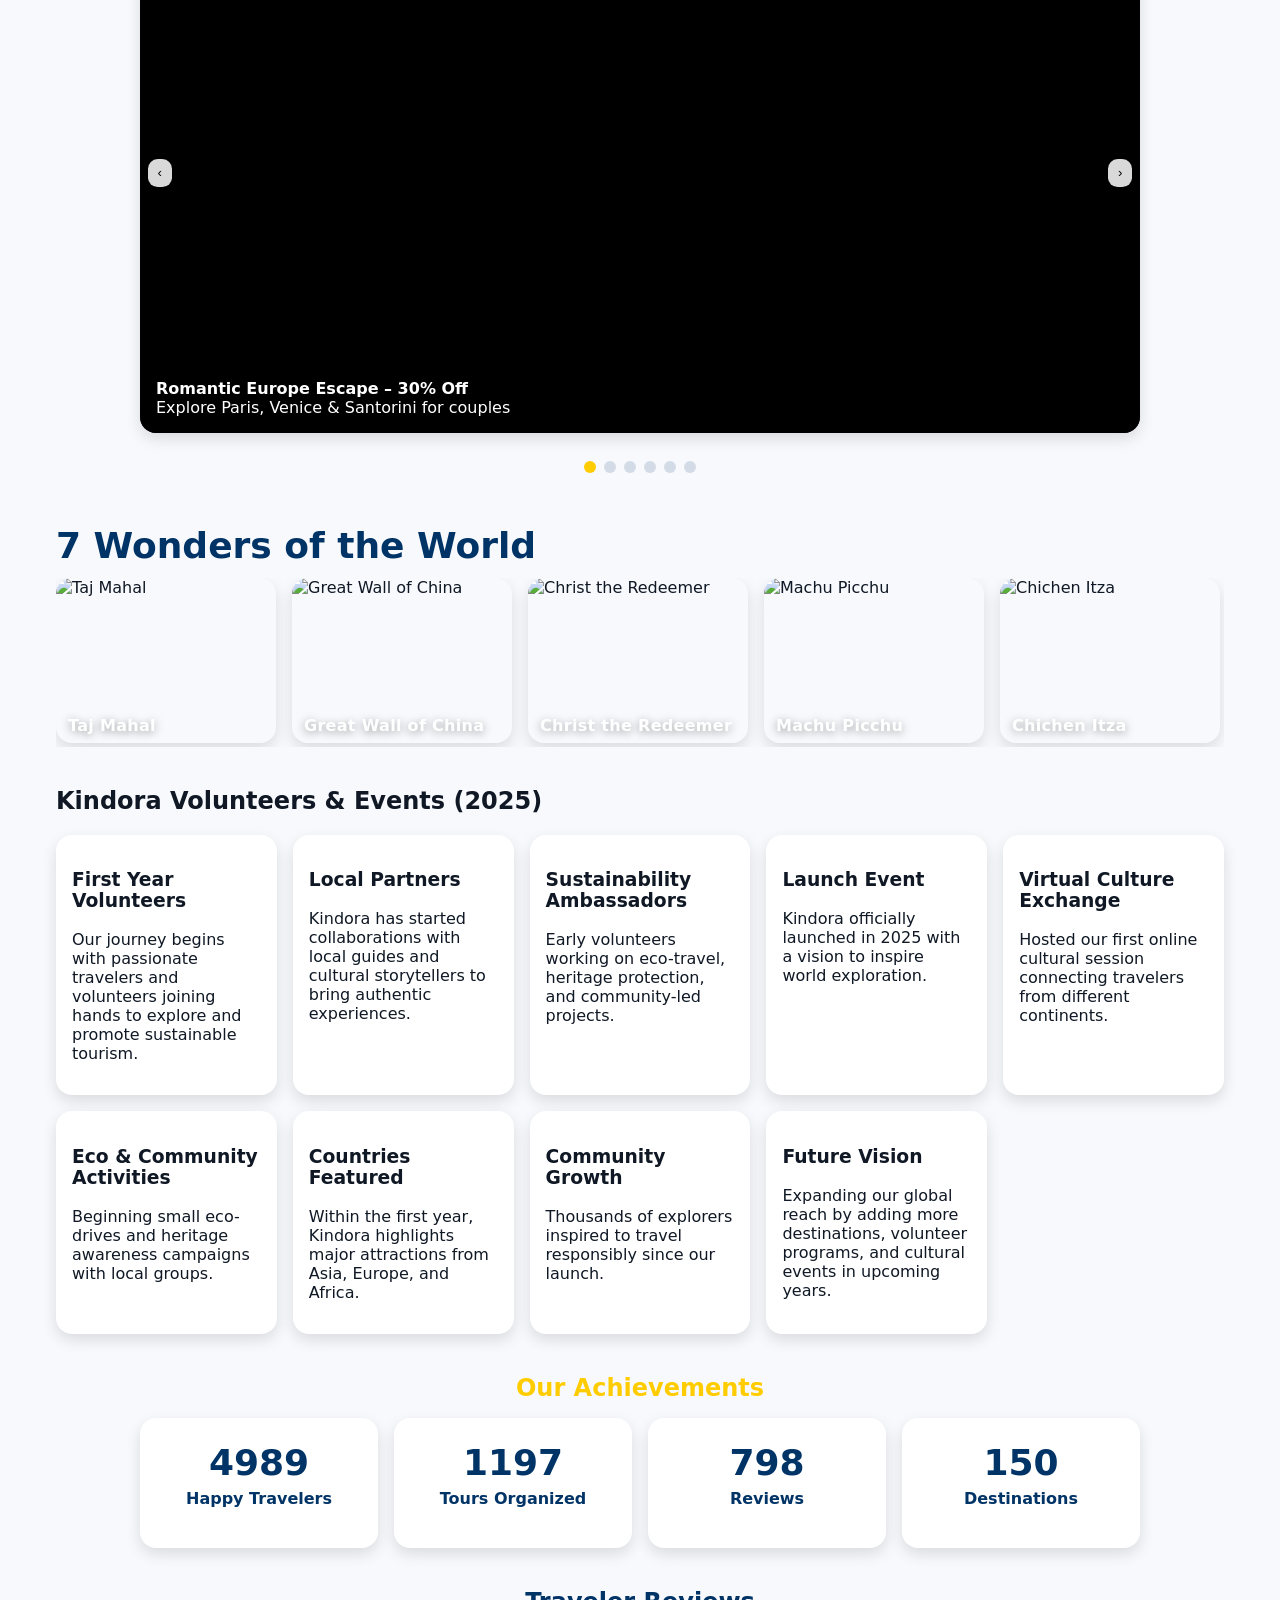
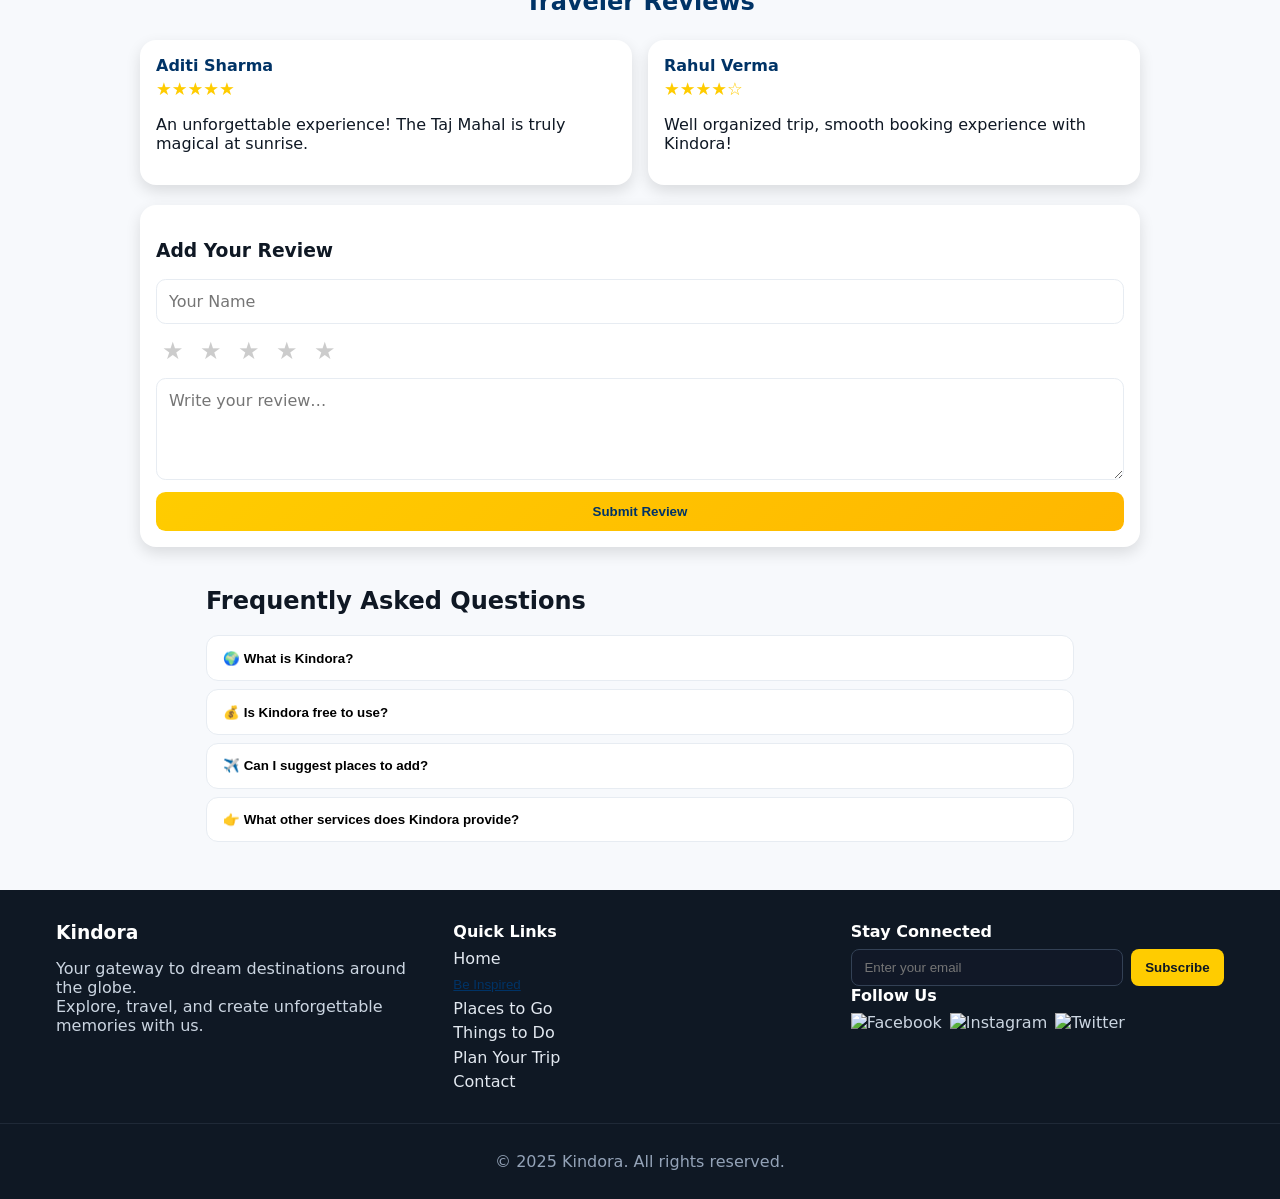
==== commit 2f0167c3: "feat: Add page scroll progress bar and other JS enhancements Co-authored-by: kindora.explore <kindor" ====
--- a/home.html
+++ b/home.html
@@ -15,6 +15,11 @@
   </head>
   <body class="no-js">
     <a class="skip-link" href="#main">Skip to content</a>
+
+    <!-- Page Scroll Progress Bar -->
+    <div id="scrollProgress" class="scroll-progress" aria-hidden="true">
+      <div class="bar"></div>
+    </div>
 
     <!-- Hero / Background Video -->
     <div class="hero">
--- a/homepage.css
+++ b/homepage.css
@@ -15,6 +15,10 @@
 html { scroll-behavior: smooth; }
 body { margin: 0; font-family: system-ui, -apple-system, Segoe UI, Roboto, Ubuntu, Cantarell, Noto Sans, Helvetica Neue, Arial, "Apple Color Emoji", "Segoe UI Emoji"; color: var(--text); background: var(--bg); }
 body.no-js .hero-video { display: none; }
+
+/* Page scroll progress bar */
+.scroll-progress { position: fixed; top: 0; left: 0; right: 0; height: 4px; z-index: 1000; background: transparent; }
+.scroll-progress .bar { width: 0%; height: 100%; background: linear-gradient(90deg, var(--accent), #ff8c00); box-shadow: 0 0 12px rgba(255, 204, 0, 0.6); transition: width .1s linear; }
 
 img { max-width: 100%; display: block; }
 a { color: inherit; text-decoration: none; }
@@ -161,6 +165,16 @@
 .fade-in { opacity: 0; transform: translateY(8px); transition: opacity .6s ease, transform .6s ease; }
 .fade-in.visible { opacity: 1; transform: translateY(0); }
 
+/* Themed scrollbars (WebKit) */
+/* Horizontal lists and page */
+*::-webkit-scrollbar { height: 10px; width: 10px; }
+*::-webkit-scrollbar-track { background: rgba(0,0,0,0.05); border-radius: 10px; }
+*::-webkit-scrollbar-thumb { background: linear-gradient(180deg, var(--accent), var(--accent-600)); border-radius: 10px; border: 2px solid rgba(255,255,255,0.6); }
+*::-webkit-scrollbar-thumb:hover { background: linear-gradient(180deg, var(--accent-600), var(--accent)); }
+
+/* Firefox */
+* { scrollbar-width: thin; scrollbar-color: var(--accent) rgba(0,0,0,0.08); }
+
 /* Responsive */
 @media (max-width: 900px) {
   .nav { grid-template-columns: auto 1fr auto; }
